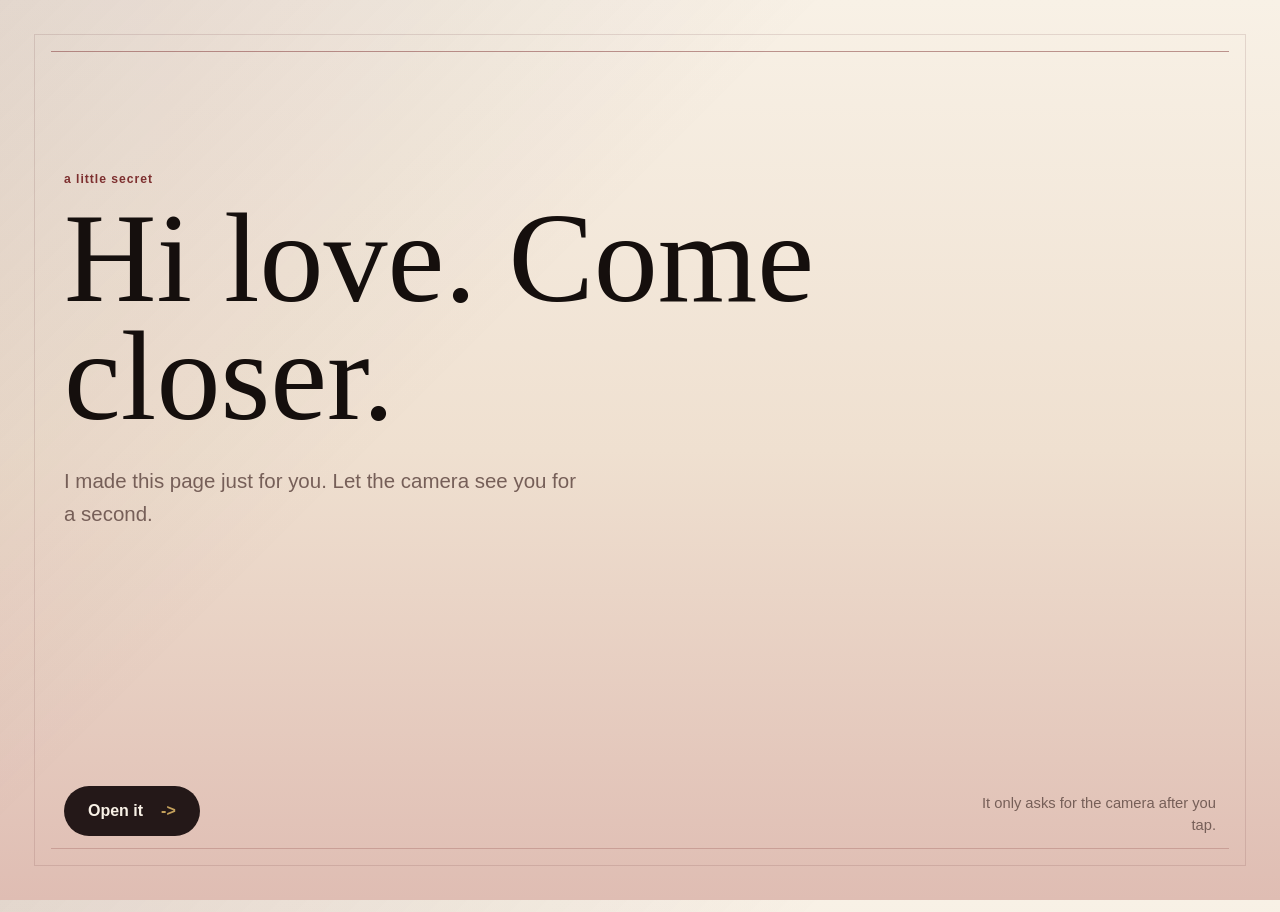
==== frontend/index.html @ 02ce2ca0 "Added: Frontend fully supporting camera and more" ====
<!doctype html>
<html lang="en">
  <head>
    <meta charset="utf-8">
    <meta name="viewport" content="width=device-width, initial-scale=1, viewport-fit=cover">
    <meta name="theme-color" content="#2a1715">
    <title>ForGF</title>
    <link rel="stylesheet" href="./styles.css">
  </head>
  <body>
    <main class="app" id="app">
      <section class="screen screen-intro is-active" id="intro-screen" aria-labelledby="intro-title">
        <div class="ambient-frame" aria-hidden="true"></div>
        <div class="intro-copy">
          <p class="eyebrow">a little secret</p>
          <h1 id="intro-title">Hi love. Come closer.</h1>
          <p class="lead">I made this page just for you. Let the camera see you for a second.</p>
        </div>
        <div class="intro-actions">
          <button class="primary-action" id="start-button" type="button">
            <span>Open it</span>
            <span class="action-mark" aria-hidden="true">-></span>
          </button>
          <p class="fine-print">It only asks for the camera after you tap.</p>
        </div>
      </section>

      <section class="screen screen-camera" id="camera-screen" aria-labelledby="camera-title">
        <div class="botanical-field" aria-hidden="true">
          <svg class="sprig sprig-left" viewBox="0 0 220 520" role="img">
            <path class="vine" d="M109 505 C76 431 151 382 113 310 C83 252 129 206 103 151 C82 105 110 64 137 24" />
            <path class="leaf leaf-a" d="M93 420 C38 390 30 334 91 338 C128 342 136 390 93 420Z" />
            <path class="leaf leaf-b" d="M124 360 C178 330 194 281 134 280 C97 280 84 330 124 360Z" />
            <path class="leaf leaf-c" d="M88 260 C32 231 34 175 92 184 C127 189 131 237 88 260Z" />
            <path class="leaf leaf-d" d="M123 196 C178 165 185 110 126 119 C91 125 82 173 123 196Z" />
            <path class="flower" d="M145 88 C124 76 124 48 148 54 C154 29 183 30 180 57 C206 51 218 77 194 92 C211 114 191 135 171 117 C152 139 127 122 144 99Z" />
          </svg>
          <svg class="sprig sprig-right" viewBox="0 0 240 540" role="img">
            <path class="vine" d="M120 520 C174 456 99 398 141 329 C178 270 129 221 158 163 C184 111 143 67 113 24" />
            <path class="leaf leaf-a" d="M139 430 C194 395 198 335 137 345 C99 351 95 402 139 430Z" />
            <path class="leaf leaf-b" d="M102 364 C45 337 28 279 91 283 C131 286 144 336 102 364Z" />
            <path class="leaf leaf-c" d="M154 262 C208 229 202 173 145 188 C111 197 112 244 154 262Z" />
            <path class="leaf leaf-d" d="M111 200 C55 170 51 111 111 124 C146 132 151 179 111 200Z" />
            <path class="flower" d="M86 90 C64 78 67 49 90 56 C99 30 127 35 120 62 C147 59 157 87 131 99 C145 123 120 140 103 118 C81 137 59 117 78 96Z" />
          </svg>
          <svg class="sprig sprig-bottom" viewBox="0 0 680 180" role="img">
            <path class="vine" d="M20 142 C132 72 232 177 343 96 C444 22 548 76 662 32" />
            <path class="leaf leaf-a" d="M139 104 C113 48 157 17 187 67 C205 101 170 134 139 104Z" />
            <path class="leaf leaf-b" d="M265 124 C245 63 296 40 318 96 C332 133 288 156 265 124Z" />
            <path class="leaf leaf-c" d="M422 77 C449 20 503 35 477 90 C460 126 414 115 422 77Z" />
            <path class="leaf leaf-d" d="M556 64 C589 12 637 38 603 88 C580 121 540 101 556 64Z" />
            <path class="flower" d="M344 80 C325 67 330 42 351 50 C361 27 384 35 375 58 C400 57 407 83 383 92 C396 114 372 128 357 108 C337 124 318 104 337 87Z" />
          </svg>
        </div>
        <div class="camera-stage" data-verification-state="idle">
          <video id="camera-video" class="camera-video" autoplay playsinline muted></video>
          <canvas id="capture-canvas" class="capture-canvas" aria-hidden="true"></canvas>

          <div class="camera-vignette" aria-hidden="true"></div>
          <div class="focus-frame" aria-hidden="true">
            <span class="corner corner-tl"></span>
            <span class="corner corner-tr"></span>
            <span class="corner corner-bl"></span>
            <span class="corner corner-br"></span>
          </div>

          <div class="camera-topline">
            <button class="ghost-action" id="stop-button" type="button">Close</button>
            <span class="status-chip" id="status-chip">Waiting</span>
          </div>

          <div class="camera-guidance">
            <p class="eyebrow" id="camera-kicker">just checking</p>
            <h2 id="camera-title">Stay in the little frame.</h2>
            <p id="status-message">Opening the camera.</p>
            <div class="stability" aria-label="Match stability">
              <span class="stability-dot" data-dot="1"></span>
              <span class="stability-dot" data-dot="2"></span>
              <span class="stability-dot" data-dot="3"></span>
            </div>
          </div>
        </div>
      </section>

      <section class="screen screen-blocked" id="blocked-screen" aria-labelledby="blocked-title">
        <div class="blocked-panel">
          <p class="eyebrow">not yet</p>
          <h2 id="blocked-title">I could not tell it was you.</h2>
          <p id="blocked-message">Try again with only your face in the frame and a bit more light.</p>
          <button class="secondary-action" id="retry-button" type="button">Try again</button>
        </div>
      </section>

      <section class="screen screen-wishes" id="wishes-screen" aria-labelledby="wishes-title">
        <div class="wishes-backdrop" aria-hidden="true"></div>
        <article class="wishes-letter">
          <p class="eyebrow">there you are</p>
          <h2 id="wishes-title">This part is yours.</h2>
          <p>
            I wanted this to feel like a small door that only opens for you.
          </p>
          <p>
            The real wishes can go here next: a letter, a few memories, or anything you want her to find.
          </p>
          <button class="secondary-action" id="again-button" type="button">Back to start</button>
        </article>
      </section>
    </main>

    <script src="./app.js" defer></script>
  </body>
</html>
---- frontend/styles.css ----
:root {
  color-scheme: light;
  --ivory: #f8f1e6;
  --linen: #efe0d0;
  --rose: #c98b83;
  --wine: #7d2f2f;
  --oxblood: #4a1719;
  --espresso: #241818;
  --ink: #150f0d;
  --muted: #765f58;
  --gold: #c5a15c;
  --moss: #5d795c;
  --danger: #a9443a;
  --glass: rgba(255, 249, 239, 0.68);
  --line: rgba(74, 23, 25, 0.18);
  --shadow: 0 28px 90px rgba(36, 24, 24, 0.22);
  --camera-radius: 30px;
  --serif: Georgia, "Times New Roman", serif;
  --sans: "Trebuchet MS", "Avenir Next", Verdana, sans-serif;
}

* {
  box-sizing: border-box;
}

html,
body {
  min-height: 100%;
}

body {
  margin: 0;
  overflow: hidden;
  font-family: var(--sans);
  background:
    linear-gradient(135deg, rgba(74, 23, 25, 0.12), transparent 38%),
    linear-gradient(180deg, var(--ivory) 0%, var(--linen) 50%, #dfbdb3 100%);
  color: var(--ink);
}

button {
  font: inherit;
}

.app {
  min-height: 100svh;
  position: relative;
  isolation: isolate;
}

.screen {
  position: absolute;
  inset: 0;
  display: grid;
  opacity: 0;
  pointer-events: none;
  transform: translateY(12px);
  transition: opacity 420ms ease, transform 420ms ease;
}

.screen.is-active {
  opacity: 1;
  pointer-events: auto;
  transform: translateY(0);
}

.screen-intro {
  align-content: space-between;
  padding: clamp(28px, 5vw, 64px);
}

.ambient-frame {
  position: absolute;
  inset: clamp(16px, 3vw, 34px);
  border: 1px solid rgba(74, 23, 25, 0.12);
  pointer-events: none;
}

.ambient-frame::before,
.ambient-frame::after {
  content: "";
  position: absolute;
  inset: 16px;
  border-top: 1px solid rgba(125, 47, 47, 0.28);
  border-bottom: 1px solid rgba(125, 47, 47, 0.12);
}

.intro-copy {
  max-width: 760px;
  padding-top: clamp(52px, 12vh, 120px);
}

.eyebrow {
  margin: 0 0 14px;
  color: var(--wine);
  font-size: 0.76rem;
  font-weight: 700;
  letter-spacing: 0.08em;
  text-transform: lowercase;
}

h1,
h2 {
  margin: 0;
  font-family: var(--serif);
  font-weight: 500;
  letter-spacing: 0;
}

h1 {
  max-width: 820px;
  font-size: clamp(3.2rem, 11vw, 8rem);
  line-height: 0.92;
}

.lead {
  max-width: 520px;
  margin: 28px 0 0;
  color: var(--muted);
  font-size: clamp(1rem, 2.5vw, 1.28rem);
  line-height: 1.65;
}

.intro-actions {
  display: flex;
  align-items: end;
  justify-content: space-between;
  gap: 24px;
  z-index: 1;
}

.primary-action,
.secondary-action,
.ghost-action {
  border: 0;
  cursor: pointer;
  min-height: 48px;
  transition: transform 160ms ease, background-color 160ms ease, color 160ms ease, border-color 160ms ease;
}

.primary-action {
  display: inline-flex;
  align-items: center;
  gap: 18px;
  padding: 16px 24px;
  background: var(--espresso);
  color: var(--ivory);
  font-weight: 800;
  letter-spacing: 0;
  border-radius: 999px;
}

.primary-action:hover,
.secondary-action:hover,
.ghost-action:hover {
  transform: translateY(-2px);
}

.action-mark {
  color: var(--gold);
  font-weight: 900;
}

.secondary-action {
  padding: 14px 20px;
  background: var(--oxblood);
  color: var(--ivory);
  font-size: 0.78rem;
  font-weight: 800;
  letter-spacing: 0;
  border-radius: 999px;
}

.ghost-action {
  padding: 10px 14px;
  border: 1px solid rgba(248, 241, 230, 0.34);
  background: rgba(21, 15, 13, 0.34);
  color: var(--ivory);
  backdrop-filter: blur(16px);
  border-radius: 999px;
}

.fine-print {
  max-width: 260px;
  margin: 0;
  color: var(--muted);
  font-size: 0.92rem;
  line-height: 1.5;
  text-align: right;
}

.screen-camera {
  place-items: center;
  overflow: hidden;
  padding: 18px;
  background:
    linear-gradient(140deg, rgba(93, 121, 92, 0.2), transparent 32%),
    linear-gradient(220deg, rgba(201, 139, 131, 0.26), transparent 40%),
    linear-gradient(180deg, var(--ivory) 0%, var(--linen) 48%, #d9b7ae 100%);
}

.botanical-field {
  position: absolute;
  inset: 0;
  overflow: hidden;
  pointer-events: none;
}

.sprig {
  position: absolute;
  opacity: 0.76;
  filter: drop-shadow(0 18px 34px rgba(36, 24, 24, 0.12));
}

.sprig-left {
  left: -76px;
  bottom: -18px;
  width: 190px;
}

.sprig-right {
  right: -86px;
  top: 4px;
  width: 210px;
}

.sprig-bottom {
  left: 50%;
  bottom: -42px;
  width: 650px;
  transform: translateX(-50%);
  opacity: 0.46;
}

.vine {
  fill: none;
  stroke: rgba(93, 121, 92, 0.7);
  stroke-width: 7;
  stroke-linecap: round;
}

.leaf {
  fill: rgba(93, 121, 92, 0.58);
  stroke: rgba(36, 24, 24, 0.08);
  stroke-width: 2;
}

.leaf-b,
.leaf-d {
  fill: rgba(76, 104, 76, 0.52);
}

.flower {
  fill: rgba(201, 139, 131, 0.58);
  stroke: rgba(125, 47, 47, 0.18);
  stroke-width: 2;
}

.camera-stage {
  position: relative;
  width: min(92vw, 430px);
  height: min(70svh, 560px);
  min-height: 430px;
  overflow: hidden;
  background: #0d0908;
  border: 1px solid rgba(74, 23, 25, 0.2);
  border-radius: var(--camera-radius);
  box-shadow:
    0 24px 70px rgba(36, 24, 24, 0.26),
    0 0 0 8px rgba(248, 241, 230, 0.24);
  z-index: 1;
}

.camera-video,
.capture-canvas {
  position: absolute;
  inset: 0;
  width: 100%;
  height: 100%;
}

.camera-video {
  object-fit: cover;
  transform: scaleX(-1);
  border-radius: var(--camera-radius);
}

.capture-canvas {
  display: none;
}

.camera-vignette {
  position: absolute;
  inset: 0;
  background:
    linear-gradient(180deg, rgba(13, 9, 8, 0.42), transparent 28%, transparent 58%, rgba(13, 9, 8, 0.82)),
    radial-gradient(ellipse at center, transparent 42%, rgba(13, 9, 8, 0.5) 100%);
  pointer-events: none;
}

.focus-frame {
  position: absolute;
  left: 50%;
  top: 41%;
  width: min(66%, 310px);
  aspect-ratio: 0.78;
  transform: translate(-50%, -50%);
  pointer-events: none;
}

.corner {
  position: absolute;
  width: 48px;
  height: 48px;
  border-color: rgba(248, 241, 230, 0.86);
  transition: border-color 220ms ease, filter 220ms ease, transform 220ms ease;
}

.corner-tl {
  top: 0;
  left: 0;
  border-top: 3px solid;
  border-left: 3px solid;
}

.corner-tr {
  top: 0;
  right: 0;
  border-top: 3px solid;
  border-right: 3px solid;
}

.corner-bl {
  bottom: 0;
  left: 0;
  border-bottom: 3px solid;
  border-left: 3px solid;
}

.corner-br {
  right: 0;
  bottom: 0;
  border-right: 3px solid;
  border-bottom: 3px solid;
}

.camera-stage[data-verification-state="match"] .corner {
  border-color: rgba(197, 161, 92, 0.95);
  filter: drop-shadow(0 0 18px rgba(197, 161, 92, 0.5));
  transform: scale(1.04);
}

.camera-stage[data-verification-state="unknown"] .corner,
.camera-stage[data-verification-state="multiple_faces"] .corner {
  border-color: rgba(201, 139, 131, 0.96);
}

.camera-stage[data-verification-state="no_face"] .corner {
  border-color: rgba(239, 224, 208, 0.62);
}

.camera-topline {
  position: absolute;
  top: 18px;
  left: 18px;
  right: 18px;
  display: flex;
  justify-content: space-between;
  gap: 16px;
  z-index: 2;
}

.status-chip {
  display: inline-flex;
  align-items: center;
  min-height: 42px;
  padding: 10px 14px;
  border: 1px solid rgba(248, 241, 230, 0.28);
  background: rgba(21, 15, 13, 0.38);
  color: var(--ivory);
  backdrop-filter: blur(16px);
  font-size: 0.72rem;
  font-weight: 800;
  letter-spacing: 0.04em;
  text-transform: lowercase;
  border-radius: 999px;
}

.camera-guidance {
  position: absolute;
  left: 22px;
  right: 22px;
  bottom: 22px;
  z-index: 2;
  max-width: 660px;
  color: var(--ivory);
}

.camera-guidance h2 {
  font-size: 2.1rem;
  line-height: 0.98;
  text-shadow: 0 18px 48px rgba(0, 0, 0, 0.4);
}

.camera-guidance p:not(.eyebrow) {
  max-width: 520px;
  min-height: 26px;
  margin: 14px 0 0;
  color: rgba(248, 241, 230, 0.78);
  line-height: 1.55;
}

.stability {
  display: flex;
  gap: 10px;
  margin-top: 20px;
}

.stability-dot {
  width: 46px;
  height: 4px;
  background: rgba(248, 241, 230, 0.24);
  transition: background-color 180ms ease, transform 180ms ease;
}

.stability-dot.is-filled {
  background: var(--gold);
  transform: scaleY(1.4);
}

.screen-blocked,
.screen-wishes {
  place-items: center;
  padding: 24px;
}

.screen-blocked {
  background:
    linear-gradient(145deg, rgba(74, 23, 25, 0.16), transparent 48%),
    linear-gradient(180deg, var(--ivory), #e5c7c0);
}

.blocked-panel {
  width: min(100%, 620px);
  border-left: 1px solid var(--line);
  padding: clamp(28px, 6vw, 54px);
  background: rgba(255, 249, 239, 0.5);
  box-shadow: var(--shadow);
  border-radius: 18px;
}

.blocked-panel h2,
.wishes-letter h2 {
  font-size: clamp(2.4rem, 8vw, 5.6rem);
  line-height: 0.98;
}

.blocked-panel p:not(.eyebrow),
.wishes-letter p:not(.eyebrow) {
  color: var(--muted);
  font-size: clamp(1rem, 2vw, 1.18rem);
  line-height: 1.72;
}

.blocked-panel .secondary-action,
.wishes-letter .secondary-action {
  margin-top: 18px;
}

.screen-wishes {
  overflow: hidden;
  background:
    linear-gradient(120deg, rgba(21, 15, 13, 0.9), rgba(74, 23, 25, 0.78)),
    linear-gradient(180deg, #271615, #100b0a);
  color: var(--ivory);
}

.wishes-backdrop {
  position: absolute;
  inset: 22px;
  border: 1px solid rgba(248, 241, 230, 0.16);
}

.wishes-backdrop::before {
  content: "";
  position: absolute;
  inset: 16px;
  border: 1px solid rgba(197, 161, 92, 0.24);
}

.wishes-letter {
  width: min(100%, 760px);
  z-index: 1;
}

.wishes-letter .eyebrow {
  color: var(--gold);
}

.wishes-letter p:not(.eyebrow) {
  max-width: 620px;
  color: rgba(248, 241, 230, 0.76);
}

.wishes-letter .secondary-action {
  border: 1px solid rgba(248, 241, 230, 0.22);
  background: rgba(248, 241, 230, 0.08);
  color: var(--ivory);
}

/* iPad portrait and landscape */
@media (min-width: 641px) and (max-width: 1024px) {
  :root {
    --camera-radius: 36px;
  }

  .screen-camera {
    padding: 42px;
  }

  .camera-stage {
    width: min(68vw, 640px);
    height: min(70svh, 760px);
    min-height: 580px;
    box-shadow:
      0 30px 86px rgba(36, 24, 24, 0.26),
      0 0 0 12px rgba(248, 241, 230, 0.25);
  }

  .camera-guidance {
    left: 34px;
    bottom: 34px;
  }

  .camera-guidance h2 {
    font-size: 3.35rem;
  }

  .focus-frame {
    top: 42%;
    width: min(58%, 390px);
    aspect-ratio: 0.82;
  }

  .corner {
    width: 64px;
    height: 64px;
  }

  .sprig-left {
    left: -28px;
    bottom: -28px;
    width: 250px;
  }

  .sprig-right {
    right: -42px;
    top: -22px;
    width: 280px;
  }

  .sprig-bottom {
    bottom: -54px;
    width: 820px;
    opacity: 0.5;
  }
}

/* Desktop */
@media (min-width: 1025px) {
  :root {
    --camera-radius: 38px;
  }

  .screen-camera {
    padding: 52px;
  }

  .camera-stage {
    width: min(44vw, 720px);
    height: min(72svh, 640px);
    min-height: 560px;
    box-shadow:
      0 34px 96px rgba(36, 24, 24, 0.28),
      0 0 0 14px rgba(248, 241, 230, 0.26);
  }

  .camera-guidance {
    left: 38px;
    right: 38px;
    bottom: 36px;
  }

  .camera-guidance h2 {
    font-size: 4rem;
  }

  .focus-frame {
    top: 42%;
    width: min(54%, 420px);
    aspect-ratio: 0.82;
  }

  .corner {
    width: 72px;
    height: 72px;
  }

  .sprig-left {
    left: clamp(-20px, 2vw, 46px);
    bottom: -30px;
    width: min(25vw, 310px);
  }

  .sprig-right {
    right: clamp(-18px, 2vw, 50px);
    top: -24px;
    width: min(26vw, 330px);
  }

  .sprig-bottom {
    bottom: -56px;
    width: min(74vw, 980px);
    opacity: 0.5;
  }
}

/* iPhone 13 and similar phones */
@media (max-width: 640px) {
  :root {
    --camera-radius: 28px;
  }

  .screen-intro {
    padding: 24px;
  }

  .intro-actions {
    align-items: stretch;
    flex-direction: column;
  }

  .primary-action {
    justify-content: space-between;
    width: 100%;
  }

  .fine-print {
    text-align: left;
  }

  .blocked-panel {
    border-left: 0;
    border-top: 1px solid var(--line);
  }

  .screen-camera {
    padding: max(18px, env(safe-area-inset-top)) 18px max(18px, env(safe-area-inset-bottom));
  }

  .camera-stage {
    width: min(92vw, 430px);
    height: min(68svh, 560px);
    min-height: 430px;
    box-shadow:
      0 24px 70px rgba(36, 24, 24, 0.26),
      0 0 0 8px rgba(248, 241, 230, 0.24);
  }

  .sprig-left {
    left: -72px;
    bottom: -16px;
    width: 190px;
  }

  .sprig-right {
    right: -80px;
    top: 14px;
    width: 210px;
  }

  .sprig-bottom {
    width: 640px;
    bottom: -42px;
  }
}

@media (min-width: 390px) and (max-width: 430px) and (max-height: 932px) {
  .camera-stage {
    width: 354px;
    height: 574px;
    min-height: 574px;
  }

  .focus-frame {
    top: 40%;
    width: 232px;
  }

  .sprig-left {
    left: -82px;
    width: 202px;
  }

  .sprig-right {
    right: -92px;
    width: 220px;
  }

  .sprig-bottom {
    bottom: -48px;
    width: 680px;
  }
}

@media (prefers-reduced-motion: reduce) {
  *,
  *::before,
  *::after {
    scroll-behavior: auto !important;
    transition-duration: 1ms !important;
    animation-duration: 1ms !important;
  }
}
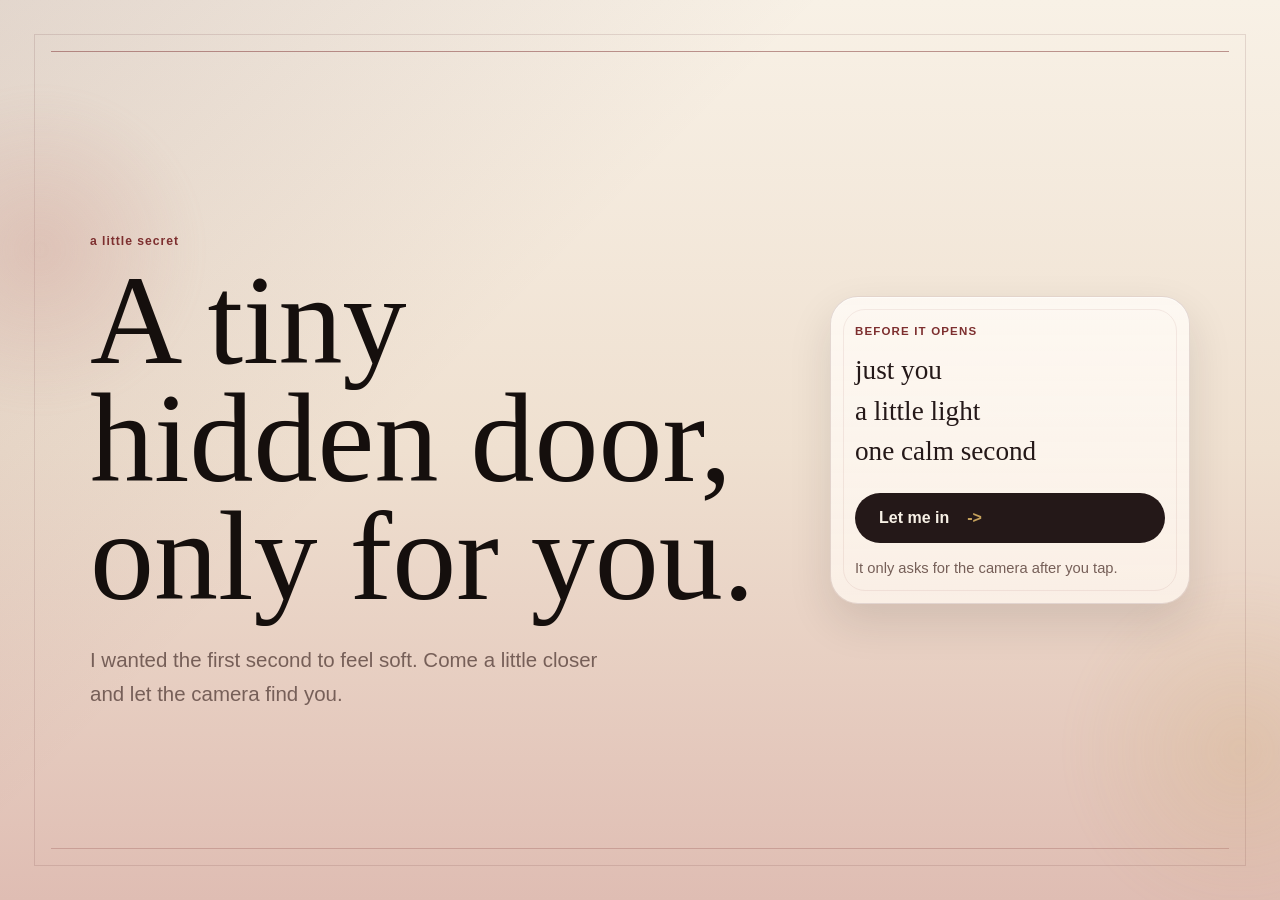
==== commit 06bedc91: "Added frontend sync with the backend and confirmation of a face recognition" ====
--- a/frontend/index.html
+++ b/frontend/index.html
@@ -5,108 +5,37 @@
     <meta name="viewport" content="width=device-width, initial-scale=1, viewport-fit=cover">
     <meta name="theme-color" content="#2a1715">
     <title>ForGF</title>
-    <link rel="stylesheet" href="./styles.css">
+    <link rel="stylesheet" href="./styles.css?v=6">
   </head>
   <body>
     <main class="app" id="app">
       <section class="screen screen-intro is-active" id="intro-screen" aria-labelledby="intro-title">
         <div class="ambient-frame" aria-hidden="true"></div>
-        <div class="intro-copy">
-          <p class="eyebrow">a little secret</p>
-          <h1 id="intro-title">Hi love. Come closer.</h1>
-          <p class="lead">I made this page just for you. Let the camera see you for a second.</p>
+        <div class="intro-halo intro-halo-left" aria-hidden="true"></div>
+        <div class="intro-halo intro-halo-right" aria-hidden="true"></div>
+        <div class="intro-stage">
+          <div class="intro-copy">
+            <p class="eyebrow">a little secret</p>
+            <h1 id="intro-title">A tiny hidden door, only for you.</h1>
+            <p class="lead">I wanted the first second to feel soft. Come a little closer and let the camera find you.</p>
+          </div>
+          <article class="intro-note">
+            <p class="note-kicker">before it opens</p>
+            <p class="note-line">just you</p>
+            <p class="note-line">a little light</p>
+            <p class="note-line">one calm second</p>
+            <div class="intro-actions">
+              <button class="primary-action" id="start-button" type="button">
+                <span>Let me in</span>
+                <span class="action-mark" aria-hidden="true">-></span>
+              </button>
+              <p class="fine-print">It only asks for the camera after you tap.</p>
+            </div>
+          </article>
         </div>
-        <div class="intro-actions">
-          <button class="primary-action" id="start-button" type="button">
-            <span>Open it</span>
-            <span class="action-mark" aria-hidden="true">-></span>
-          </button>
-          <p class="fine-print">It only asks for the camera after you tap.</p>
-        </div>
-      </section>
-
-      <section class="screen screen-camera" id="camera-screen" aria-labelledby="camera-title">
-        <div class="botanical-field" aria-hidden="true">
-          <svg class="sprig sprig-left" viewBox="0 0 220 520" role="img">
-            <path class="vine" d="M109 505 C76 431 151 382 113 310 C83 252 129 206 103 151 C82 105 110 64 137 24" />
-            <path class="leaf leaf-a" d="M93 420 C38 390 30 334 91 338 C128 342 136 390 93 420Z" />
-            <path class="leaf leaf-b" d="M124 360 C178 330 194 281 134 280 C97 280 84 330 124 360Z" />
-            <path class="leaf leaf-c" d="M88 260 C32 231 34 175 92 184 C127 189 131 237 88 260Z" />
-            <path class="leaf leaf-d" d="M123 196 C178 165 185 110 126 119 C91 125 82 173 123 196Z" />
-            <path class="flower" d="M145 88 C124 76 124 48 148 54 C154 29 183 30 180 57 C206 51 218 77 194 92 C211 114 191 135 171 117 C152 139 127 122 144 99Z" />
-          </svg>
-          <svg class="sprig sprig-right" viewBox="0 0 240 540" role="img">
-            <path class="vine" d="M120 520 C174 456 99 398 141 329 C178 270 129 221 158 163 C184 111 143 67 113 24" />
-            <path class="leaf leaf-a" d="M139 430 C194 395 198 335 137 345 C99 351 95 402 139 430Z" />
-            <path class="leaf leaf-b" d="M102 364 C45 337 28 279 91 283 C131 286 144 336 102 364Z" />
-            <path class="leaf leaf-c" d="M154 262 C208 229 202 173 145 188 C111 197 112 244 154 262Z" />
-            <path class="leaf leaf-d" d="M111 200 C55 170 51 111 111 124 C146 132 151 179 111 200Z" />
-            <path class="flower" d="M86 90 C64 78 67 49 90 56 C99 30 127 35 120 62 C147 59 157 87 131 99 C145 123 120 140 103 118 C81 137 59 117 78 96Z" />
-          </svg>
-          <svg class="sprig sprig-bottom" viewBox="0 0 680 180" role="img">
-            <path class="vine" d="M20 142 C132 72 232 177 343 96 C444 22 548 76 662 32" />
-            <path class="leaf leaf-a" d="M139 104 C113 48 157 17 187 67 C205 101 170 134 139 104Z" />
-            <path class="leaf leaf-b" d="M265 124 C245 63 296 40 318 96 C332 133 288 156 265 124Z" />
-            <path class="leaf leaf-c" d="M422 77 C449 20 503 35 477 90 C460 126 414 115 422 77Z" />
-            <path class="leaf leaf-d" d="M556 64 C589 12 637 38 603 88 C580 121 540 101 556 64Z" />
-            <path class="flower" d="M344 80 C325 67 330 42 351 50 C361 27 384 35 375 58 C400 57 407 83 383 92 C396 114 372 128 357 108 C337 124 318 104 337 87Z" />
-          </svg>
-        </div>
-        <div class="camera-stage" data-verification-state="idle">
-          <video id="camera-video" class="camera-video" autoplay playsinline muted></video>
-          <canvas id="capture-canvas" class="capture-canvas" aria-hidden="true"></canvas>
-
-          <div class="camera-vignette" aria-hidden="true"></div>
-          <div class="focus-frame" aria-hidden="true">
-            <span class="corner corner-tl"></span>
-            <span class="corner corner-tr"></span>
-            <span class="corner corner-bl"></span>
-            <span class="corner corner-br"></span>
-          </div>
-
-          <div class="camera-topline">
-            <button class="ghost-action" id="stop-button" type="button">Close</button>
-            <span class="status-chip" id="status-chip">Waiting</span>
-          </div>
-
-          <div class="camera-guidance">
-            <p class="eyebrow" id="camera-kicker">just checking</p>
-            <h2 id="camera-title">Stay in the little frame.</h2>
-            <p id="status-message">Opening the camera.</p>
-            <div class="stability" aria-label="Match stability">
-              <span class="stability-dot" data-dot="1"></span>
-              <span class="stability-dot" data-dot="2"></span>
-              <span class="stability-dot" data-dot="3"></span>
-            </div>
-          </div>
-        </div>
-      </section>
-
-      <section class="screen screen-blocked" id="blocked-screen" aria-labelledby="blocked-title">
-        <div class="blocked-panel">
-          <p class="eyebrow">not yet</p>
-          <h2 id="blocked-title">I could not tell it was you.</h2>
-          <p id="blocked-message">Try again with only your face in the frame and a bit more light.</p>
-          <button class="secondary-action" id="retry-button" type="button">Try again</button>
-        </div>
-      </section>
-
-      <section class="screen screen-wishes" id="wishes-screen" aria-labelledby="wishes-title">
-        <div class="wishes-backdrop" aria-hidden="true"></div>
-        <article class="wishes-letter">
-          <p class="eyebrow">there you are</p>
-          <h2 id="wishes-title">This part is yours.</h2>
-          <p>
-            I wanted this to feel like a small door that only opens for you.
-          </p>
-          <p>
-            The real wishes can go here next: a letter, a few memories, or anything you want her to find.
-          </p>
-          <button class="secondary-action" id="again-button" type="button">Back to start</button>
-        </article>
       </section>
     </main>
 
-    <script src="./app.js" defer></script>
+    <script src="./app.js?v=6" defer></script>
   </body>
 </html>
--- a/frontend/styles.css
+++ b/frontend/styles.css
@@ -38,6 +38,10 @@
   color: var(--ink);
 }
 
+body.camera-page {
+  overflow: auto;
+}
+
 button {
   font: inherit;
 }
@@ -46,6 +50,41 @@
   min-height: 100svh;
   position: relative;
   isolation: isolate;
+}
+
+.status-dock {
+  position: fixed;
+  left: 18px;
+  right: 18px;
+  bottom: 18px;
+  z-index: 4;
+  width: min(100%, 520px);
+  padding: 14px 16px;
+  border: 1px solid rgba(74, 23, 25, 0.12);
+  border-radius: 20px;
+  background: rgba(255, 249, 239, 0.82);
+  backdrop-filter: blur(14px);
+  box-shadow: 0 18px 44px rgba(36, 24, 24, 0.12);
+}
+
+.status-dock-kicker,
+.status-dock-text {
+  margin: 0;
+}
+
+.status-dock-kicker {
+  color: var(--wine);
+  font-size: 0.74rem;
+  font-weight: 800;
+  letter-spacing: 0.1em;
+  text-transform: uppercase;
+}
+
+.status-dock-text {
+  margin-top: 8px;
+  color: var(--muted);
+  font-size: 0.95rem;
+  line-height: 1.55;
 }
 
 .screen {
@@ -65,8 +104,9 @@
 }
 
 .screen-intro {
-  align-content: space-between;
+  place-items: center;
   padding: clamp(28px, 5vw, 64px);
+  overflow: hidden;
 }
 
 .ambient-frame {
@@ -85,9 +125,42 @@
   border-bottom: 1px solid rgba(125, 47, 47, 0.12);
 }
 
+.intro-halo {
+  position: absolute;
+  border-radius: 50%;
+  filter: blur(10px);
+  pointer-events: none;
+}
+
+.intro-halo-left {
+  left: -120px;
+  top: 10%;
+  width: 320px;
+  height: 320px;
+  background: radial-gradient(circle, rgba(201, 139, 131, 0.28), transparent 70%);
+}
+
+.intro-halo-right {
+  right: -140px;
+  bottom: -30px;
+  width: 360px;
+  height: 360px;
+  background: radial-gradient(circle, rgba(197, 161, 92, 0.18), transparent 68%);
+}
+
+.intro-stage {
+  position: relative;
+  z-index: 1;
+  width: min(1100px, 100%);
+  display: grid;
+  grid-template-columns: minmax(0, 1.15fr) minmax(280px, 360px);
+  gap: clamp(24px, 5vw, 64px);
+  align-items: end;
+}
+
 .intro-copy {
   max-width: 760px;
-  padding-top: clamp(52px, 12vh, 120px);
+  padding-top: clamp(12px, 5vh, 56px);
 }
 
 .eyebrow {
@@ -121,12 +194,57 @@
   line-height: 1.65;
 }
 
+.intro-note {
+  position: relative;
+  align-self: center;
+  padding: 28px 24px 24px;
+  border: 1px solid rgba(74, 23, 25, 0.14);
+  border-radius: 28px;
+  background:
+    linear-gradient(180deg, rgba(255, 251, 246, 0.84), rgba(255, 247, 239, 0.76));
+  box-shadow:
+    0 18px 44px rgba(36, 24, 24, 0.12),
+    inset 0 1px 0 rgba(255, 255, 255, 0.52);
+}
+
+.intro-note::before {
+  content: "";
+  position: absolute;
+  inset: 12px;
+  border-radius: 22px;
+  border: 1px solid rgba(125, 47, 47, 0.08);
+}
+
+.note-kicker {
+  position: relative;
+  margin: 0 0 18px;
+  color: var(--wine);
+  font-size: 0.72rem;
+  font-weight: 700;
+  letter-spacing: 0.1em;
+  text-transform: uppercase;
+}
+
+.note-line {
+  position: relative;
+  margin: 0;
+  font-family: var(--serif);
+  font-size: clamp(1.3rem, 2.8vw, 1.7rem);
+  line-height: 1.12;
+  color: var(--espresso);
+}
+
+.note-line + .note-line {
+  margin-top: 10px;
+}
+
 .intro-actions {
+  position: relative;
   display: flex;
-  align-items: end;
-  justify-content: space-between;
-  gap: 24px;
-  z-index: 1;
+  margin-top: 26px;
+  align-items: stretch;
+  flex-direction: column;
+  gap: 14px;
 }
 
 .primary-action,
@@ -181,22 +299,40 @@
 }
 
 .fine-print {
-  max-width: 260px;
+  max-width: 280px;
   margin: 0;
   color: var(--muted);
   font-size: 0.92rem;
   line-height: 1.5;
-  text-align: right;
+  text-align: left;
 }
 
 .screen-camera {
   place-items: center;
   overflow: hidden;
-  padding: 18px;
+  padding: 92px 18px 28px;
   background:
     linear-gradient(140deg, rgba(93, 121, 92, 0.2), transparent 32%),
     linear-gradient(220deg, rgba(201, 139, 131, 0.26), transparent 40%),
     linear-gradient(180deg, var(--ivory) 0%, var(--linen) 48%, #d9b7ae 100%);
+}
+
+.camera-page .screen-camera {
+  position: relative;
+  min-height: 100svh;
+}
+
+.camera-app .status-dock {
+  top: 18px;
+  bottom: auto;
+}
+
+.camera-shell {
+  position: relative;
+  z-index: 1;
+  display: grid;
+  justify-items: center;
+  gap: 14px;
 }
 
 .botanical-field {
@@ -259,8 +395,8 @@
 .camera-stage {
   position: relative;
   width: min(92vw, 430px);
-  height: min(70svh, 560px);
-  min-height: 430px;
+  height: min(64svh, 540px);
+  min-height: 390px;
   overflow: hidden;
   background: #0d0908;
   border: 1px solid rgba(74, 23, 25, 0.2);
@@ -289,6 +425,45 @@
   display: none;
 }
 
+.face-hint-box {
+  position: absolute;
+  border: 2px solid rgba(248, 241, 230, 0.78);
+  border-radius: 26px;
+  box-shadow: 0 0 0 1px rgba(21, 15, 13, 0.18);
+  background: rgba(248, 241, 230, 0.05);
+  pointer-events: none;
+  z-index: 1;
+  transition:
+    opacity 180ms ease,
+    transform 220ms ease,
+    border-color 220ms ease,
+    box-shadow 220ms ease,
+    background-color 220ms ease;
+}
+
+.face-hint-box.is-hidden {
+  opacity: 0;
+}
+
+.camera-stage[data-face-guide="aligned"] .face-hint-box {
+  border-color: rgba(197, 161, 92, 0.96);
+  background: rgba(197, 161, 92, 0.09);
+  box-shadow: 0 0 22px rgba(197, 161, 92, 0.18);
+}
+
+.camera-stage[data-face-guide="off_center"] .face-hint-box,
+.camera-stage[data-face-guide="too_far"] .face-hint-box,
+.camera-stage[data-face-guide="too_close"] .face-hint-box {
+  border-color: rgba(248, 241, 230, 0.88);
+  background: rgba(248, 241, 230, 0.06);
+}
+
+.camera-stage[data-face-guide="mismatch"] .face-hint-box,
+.camera-stage[data-face-guide="multiple"] .face-hint-box {
+  border-color: rgba(201, 139, 131, 0.96);
+  background: rgba(201, 139, 131, 0.08);
+}
+
 .camera-vignette {
   position: absolute;
   inset: 0;
@@ -296,6 +471,18 @@
     linear-gradient(180deg, rgba(13, 9, 8, 0.42), transparent 28%, transparent 58%, rgba(13, 9, 8, 0.82)),
     radial-gradient(ellipse at center, transparent 42%, rgba(13, 9, 8, 0.5) 100%);
   pointer-events: none;
+}
+
+.success-wash {
+  position: absolute;
+  inset: 0;
+  opacity: 0;
+  background:
+    radial-gradient(circle at 50% 36%, rgba(197, 161, 92, 0.34), transparent 34%),
+    linear-gradient(180deg, rgba(197, 161, 92, 0.12), rgba(248, 241, 230, 0.04));
+  pointer-events: none;
+  z-index: 1;
+  transition: opacity 260ms ease;
 }
 
 .focus-frame {
@@ -348,6 +535,16 @@
   border-color: rgba(197, 161, 92, 0.95);
   filter: drop-shadow(0 0 18px rgba(197, 161, 92, 0.5));
   transform: scale(1.04);
+}
+
+.camera-stage[data-verification-state="revealed"] .corner {
+  border-color: rgba(197, 161, 92, 0.98);
+  filter: drop-shadow(0 0 28px rgba(197, 161, 92, 0.58));
+  transform: scale(1.06);
+}
+
+.camera-stage[data-verification-state="revealed"] .success-wash {
+  opacity: 1;
 }
 
 .camera-stage[data-verification-state="unknown"] .corner,
@@ -428,6 +625,27 @@
   transform: scaleY(1.4);
 }
 
+.camera-continue-action {
+  position: sticky;
+  bottom: 16px;
+  z-index: 3;
+  width: min(92vw, 430px);
+  justify-content: center;
+  box-shadow: 0 16px 40px rgba(36, 24, 24, 0.16);
+}
+
+.camera-continue-action:disabled {
+  cursor: not-allowed;
+  opacity: 0.52;
+  transform: none;
+  background: rgba(36, 24, 24, 0.18);
+  color: rgba(36, 24, 24, 0.68);
+}
+
+.camera-continue-action:disabled .action-mark {
+  color: rgba(125, 47, 47, 0.36);
+}
+
 .screen-blocked,
 .screen-wishes {
   place-items: center;
@@ -470,6 +688,7 @@
 .screen-wishes {
   overflow: hidden;
   background:
+    radial-gradient(circle at 50% 18%, rgba(211, 173, 116, 0.18), transparent 24%),
     linear-gradient(120deg, rgba(21, 15, 13, 0.9), rgba(74, 23, 25, 0.78)),
     linear-gradient(180deg, #271615, #100b0a);
   color: var(--ivory);
@@ -495,6 +714,27 @@
 
 .wishes-letter .eyebrow {
   color: var(--gold);
+}
+
+.success-mark {
+  display: inline-flex;
+  align-items: center;
+  gap: 8px;
+}
+
+.success-mark::before {
+  content: "";
+  width: 28px;
+  height: 1px;
+  background: rgba(197, 161, 92, 0.42);
+}
+
+.success-name {
+  margin-top: 18px;
+  font-family: var(--serif);
+  font-size: clamp(1.45rem, 3vw, 2rem);
+  line-height: 1.2;
+  color: rgba(248, 241, 230, 0.92);
 }
 
 .wishes-letter p:not(.eyebrow) {
@@ -515,16 +755,20 @@
   }
 
   .screen-camera {
-    padding: 42px;
+    padding: 108px 42px 38px;
   }
 
   .camera-stage {
     width: min(68vw, 640px);
-    height: min(70svh, 760px);
-    min-height: 580px;
+    height: min(64svh, 700px);
+    min-height: 520px;
     box-shadow:
       0 30px 86px rgba(36, 24, 24, 0.26),
       0 0 0 12px rgba(248, 241, 230, 0.25);
+  }
+
+  .camera-continue-action {
+    width: min(68vw, 640px);
   }
 
   .camera-guidance {
@@ -573,16 +817,20 @@
   }
 
   .screen-camera {
-    padding: 52px;
+    padding: 110px 52px 42px;
   }
 
   .camera-stage {
     width: min(44vw, 720px);
-    height: min(72svh, 640px);
-    min-height: 560px;
+    height: min(62svh, 620px);
+    min-height: 520px;
     box-shadow:
       0 34px 96px rgba(36, 24, 24, 0.28),
       0 0 0 14px rgba(248, 241, 230, 0.26);
+  }
+
+  .camera-continue-action {
+    width: min(44vw, 720px);
   }
 
   .camera-guidance {
@@ -635,9 +883,9 @@
     padding: 24px;
   }
 
-  .intro-actions {
-    align-items: stretch;
-    flex-direction: column;
+  .intro-stage {
+    grid-template-columns: 1fr;
+    align-items: start;
   }
 
   .primary-action {
@@ -655,13 +903,13 @@
   }
 
   .screen-camera {
-    padding: max(18px, env(safe-area-inset-top)) 18px max(18px, env(safe-area-inset-bottom));
+    padding: max(86px, env(safe-area-inset-top)) 18px max(24px, env(safe-area-inset-bottom));
   }
 
   .camera-stage {
     width: min(92vw, 430px);
-    height: min(68svh, 560px);
-    min-height: 430px;
+    height: min(60svh, 520px);
+    min-height: 380px;
     box-shadow:
       0 24px 70px rgba(36, 24, 24, 0.26),
       0 0 0 8px rgba(248, 241, 230, 0.24);
@@ -688,8 +936,12 @@
 @media (min-width: 390px) and (max-width: 430px) and (max-height: 932px) {
   .camera-stage {
     width: 354px;
-    height: 574px;
-    min-height: 574px;
+    height: 500px;
+    min-height: 500px;
+  }
+
+  .camera-continue-action {
+    width: 354px;
   }
 
   .focus-frame {
@@ -710,6 +962,17 @@
   .sprig-bottom {
     bottom: -48px;
     width: 680px;
+  }
+}
+
+@media (min-width: 641px) and (max-width: 900px) {
+  .intro-stage {
+    grid-template-columns: 1fr;
+    align-items: start;
+  }
+
+  .intro-note {
+    max-width: 420px;
   }
 }
 
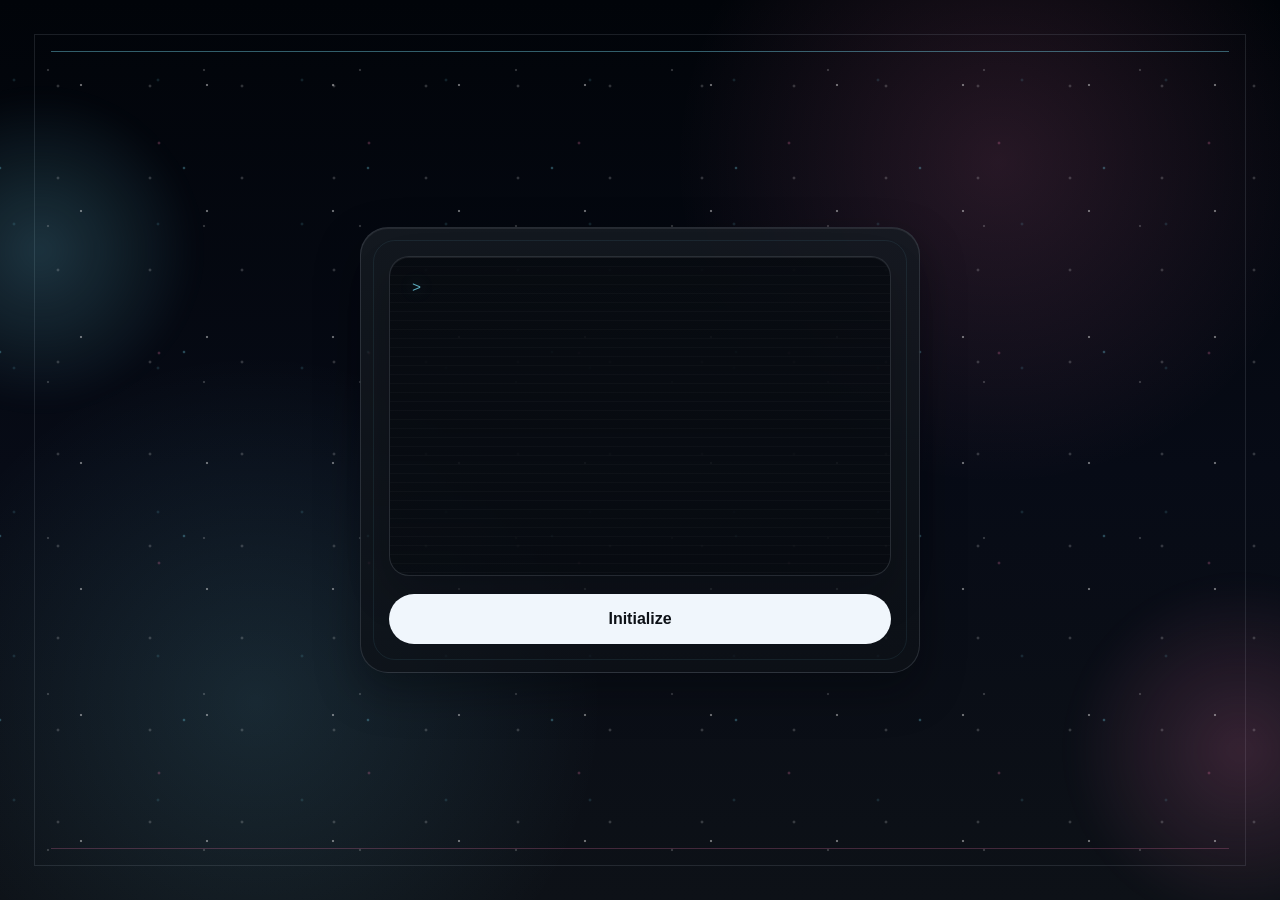
==== commit 04375322: "Added new stary scene and bg, fixed the login with face auth" ====
--- a/frontend/index.html
+++ b/frontend/index.html
@@ -3,39 +3,36 @@
   <head>
     <meta charset="utf-8">
     <meta name="viewport" content="width=device-width, initial-scale=1, viewport-fit=cover">
-    <meta name="theme-color" content="#2a1715">
+    <meta name="theme-color" content="#070b16">
     <title>ForGF</title>
-    <link rel="stylesheet" href="./styles.css?v=6">
+    <link rel="stylesheet" href="./styles.css?v=13">
   </head>
   <body>
     <main class="app" id="app">
-      <section class="screen screen-intro is-active" id="intro-screen" aria-labelledby="intro-title">
+      <section class="screen screen-intro is-active" id="intro-screen" aria-label="Initialization terminal">
         <div class="ambient-frame" aria-hidden="true"></div>
         <div class="intro-halo intro-halo-left" aria-hidden="true"></div>
         <div class="intro-halo intro-halo-right" aria-hidden="true"></div>
+        <div class="star-field intro-stars" aria-hidden="true">
+          <span class="star-layer star-layer-a"></span>
+          <span class="star-layer star-layer-b"></span>
+          <span class="falling-star falling-star-a"></span>
+          <span class="falling-star falling-star-b"></span>
+          <span class="falling-star falling-star-c"></span>
+        </div>
         <div class="intro-stage">
-          <div class="intro-copy">
-            <p class="eyebrow">a little secret</p>
-            <h1 id="intro-title">A tiny hidden door, only for you.</h1>
-            <p class="lead">I wanted the first second to feel soft. Come a little closer and let the camera find you.</p>
-          </div>
           <article class="intro-note">
-            <p class="note-kicker">before it opens</p>
-            <p class="note-line">just you</p>
-            <p class="note-line">a little light</p>
-            <p class="note-line">one calm second</p>
+            <div class="terminal-panel" id="terminal-panel" aria-live="polite"></div>
             <div class="intro-actions">
               <button class="primary-action" id="start-button" type="button">
-                <span>Let me in</span>
-                <span class="action-mark" aria-hidden="true">-></span>
+                Initialize
               </button>
-              <p class="fine-print">It only asks for the camera after you tap.</p>
             </div>
           </article>
         </div>
       </section>
     </main>
 
-    <script src="./app.js?v=6" defer></script>
+    <script src="./app.js?v=13" defer></script>
   </body>
 </html>
--- a/frontend/styles.css
+++ b/frontend/styles.css
@@ -1,19 +1,20 @@
 :root {
-  color-scheme: light;
-  --ivory: #f8f1e6;
-  --linen: #efe0d0;
-  --rose: #c98b83;
-  --wine: #7d2f2f;
-  --oxblood: #4a1719;
-  --espresso: #241818;
-  --ink: #150f0d;
-  --muted: #765f58;
-  --gold: #c5a15c;
-  --moss: #5d795c;
-  --danger: #a9443a;
-  --glass: rgba(255, 249, 239, 0.68);
-  --line: rgba(74, 23, 25, 0.18);
-  --shadow: 0 28px 90px rgba(36, 24, 24, 0.22);
+  color-scheme: dark;
+  --ivory: #f6f8fa;
+  --linen: #d0d7de;
+  --rose: #ff7eb6;
+  --wine: #ff7eb6;
+  --oxblood: #7c2d55;
+  --espresso: #0d1117;
+  --ink: #f0f6fc;
+  --muted: #8b949e;
+  --gold: #f2cc60;
+  --moss: #56d364;
+  --danger: #ff7b72;
+  --cyan: #7ee7ff;
+  --glass: rgba(22, 27, 34, 0.7);
+  --line: rgba(139, 148, 158, 0.24);
+  --shadow: 0 28px 90px rgba(1, 4, 9, 0.5);
   --camera-radius: 30px;
   --serif: Georgia, "Times New Roman", serif;
   --sans: "Trebuchet MS", "Avenir Next", Verdana, sans-serif;
@@ -33,8 +34,9 @@
   overflow: hidden;
   font-family: var(--sans);
   background:
-    linear-gradient(135deg, rgba(74, 23, 25, 0.12), transparent 38%),
-    linear-gradient(180deg, var(--ivory) 0%, var(--linen) 50%, #dfbdb3 100%);
+    radial-gradient(circle at 22% 82%, rgba(126, 231, 255, 0.12), transparent 30%),
+    radial-gradient(circle at 78% 18%, rgba(255, 126, 182, 0.12), transparent 28%),
+    linear-gradient(180deg, #010409 0%, #070b16 48%, #0d1117 100%);
   color: var(--ink);
 }
 
@@ -59,12 +61,51 @@
   bottom: 18px;
   z-index: 4;
   width: min(100%, 520px);
-  padding: 14px 16px;
-  border: 1px solid rgba(74, 23, 25, 0.12);
-  border-radius: 20px;
-  background: rgba(255, 249, 239, 0.82);
-  backdrop-filter: blur(14px);
-  box-shadow: 0 18px 44px rgba(36, 24, 24, 0.12);
+  padding: 13px 15px 16px;
+  border: 1px solid rgba(139, 148, 158, 0.22);
+  border-radius: 18px;
+  background: rgba(13, 17, 23, 0.78);
+  backdrop-filter: blur(18px);
+  box-shadow: 0 18px 44px rgba(1, 4, 9, 0.36);
+  opacity: 0;
+  pointer-events: none;
+  transform: translateY(-10px);
+  transition: opacity 240ms ease, transform 240ms ease;
+}
+
+.status-dock.is-visible {
+  opacity: 1;
+  transform: translateY(0);
+}
+
+.status-dock[data-tone="success"] {
+  border-color: rgba(86, 211, 100, 0.34);
+  background: rgba(13, 35, 22, 0.78);
+}
+
+.status-dock[data-tone="failure"] {
+  border-color: rgba(255, 123, 114, 0.34);
+  background: rgba(48, 16, 20, 0.8);
+}
+
+.status-dock-progress {
+  position: absolute;
+  left: 14px;
+  right: 14px;
+  bottom: 8px;
+  height: 2px;
+  border-radius: 999px;
+  background: rgba(126, 231, 255, 0.38);
+  transform-origin: left center;
+  animation: toast-progress 3000ms linear forwards;
+}
+
+.status-dock[data-tone="success"] .status-dock-progress {
+  background: rgba(86, 211, 100, 0.62);
+}
+
+.status-dock[data-tone="failure"] .status-dock-progress {
+  background: rgba(255, 123, 114, 0.62);
 }
 
 .status-dock-kicker,
@@ -73,16 +114,24 @@
 }
 
 .status-dock-kicker {
-  color: var(--wine);
+  color: var(--cyan);
   font-size: 0.74rem;
   font-weight: 800;
   letter-spacing: 0.1em;
   text-transform: uppercase;
 }
 
+.status-dock[data-tone="success"] .status-dock-kicker {
+  color: #56d364;
+}
+
+.status-dock[data-tone="failure"] .status-dock-kicker {
+  color: #ff7b72;
+}
+
 .status-dock-text {
   margin-top: 8px;
-  color: var(--muted);
+  color: #c9d1d9;
   font-size: 0.95rem;
   line-height: 1.55;
 }
@@ -107,12 +156,16 @@
   place-items: center;
   padding: clamp(28px, 5vw, 64px);
   overflow: hidden;
+  background:
+    radial-gradient(circle at 20% 78%, rgba(126, 231, 255, 0.12), transparent 28%),
+    radial-gradient(circle at 78% 18%, rgba(255, 126, 182, 0.14), transparent 26%),
+    linear-gradient(180deg, #010409 0%, #070b16 52%, #0d1117 100%);
 }
 
 .ambient-frame {
   position: absolute;
   inset: clamp(16px, 3vw, 34px);
-  border: 1px solid rgba(74, 23, 25, 0.12);
+  border: 1px solid rgba(139, 148, 158, 0.18);
   pointer-events: none;
 }
 
@@ -121,8 +174,8 @@
   content: "";
   position: absolute;
   inset: 16px;
-  border-top: 1px solid rgba(125, 47, 47, 0.28);
-  border-bottom: 1px solid rgba(125, 47, 47, 0.12);
+  border-top: 1px solid rgba(126, 231, 255, 0.22);
+  border-bottom: 1px solid rgba(255, 126, 182, 0.12);
 }
 
 .intro-halo {
@@ -137,7 +190,7 @@
   top: 10%;
   width: 320px;
   height: 320px;
-  background: radial-gradient(circle, rgba(201, 139, 131, 0.28), transparent 70%);
+  background: radial-gradient(circle, rgba(126, 231, 255, 0.2), transparent 70%);
 }
 
 .intro-halo-right {
@@ -145,17 +198,18 @@
   bottom: -30px;
   width: 360px;
   height: 360px;
-  background: radial-gradient(circle, rgba(197, 161, 92, 0.18), transparent 68%);
+  background: radial-gradient(circle, rgba(255, 126, 182, 0.18), transparent 68%);
 }
 
 .intro-stage {
   position: relative;
   z-index: 1;
-  width: min(1100px, 100%);
+  width: min(620px, 100%);
+  min-height: min(70svh, 620px);
   display: grid;
-  grid-template-columns: minmax(0, 1.15fr) minmax(280px, 360px);
-  gap: clamp(24px, 5vw, 64px);
-  align-items: end;
+  grid-template-columns: 1fr;
+  align-items: center;
+  justify-items: center;
 }
 
 .intro-copy {
@@ -165,7 +219,7 @@
 
 .eyebrow {
   margin: 0 0 14px;
-  color: var(--wine);
+  color: var(--cyan);
   font-size: 0.76rem;
   font-weight: 700;
   letter-spacing: 0.08em;
@@ -189,22 +243,22 @@
 .lead {
   max-width: 520px;
   margin: 28px 0 0;
-  color: var(--muted);
+  color: #8b949e;
   font-size: clamp(1rem, 2.5vw, 1.28rem);
   line-height: 1.65;
 }
 
 .intro-note {
   position: relative;
-  align-self: center;
-  padding: 28px 24px 24px;
-  border: 1px solid rgba(74, 23, 25, 0.14);
+  width: min(100%, 560px);
+  padding: clamp(18px, 4vw, 28px);
+  border: 1px solid rgba(139, 148, 158, 0.22);
   border-radius: 28px;
   background:
-    linear-gradient(180deg, rgba(255, 251, 246, 0.84), rgba(255, 247, 239, 0.76));
+    linear-gradient(180deg, rgba(22, 27, 34, 0.86), rgba(13, 17, 23, 0.78));
   box-shadow:
-    0 18px 44px rgba(36, 24, 24, 0.12),
-    inset 0 1px 0 rgba(255, 255, 255, 0.52);
+    0 18px 44px rgba(1, 4, 9, 0.38),
+    inset 0 1px 0 rgba(255, 255, 255, 0.08);
 }
 
 .intro-note::before {
@@ -212,13 +266,13 @@
   position: absolute;
   inset: 12px;
   border-radius: 22px;
-  border: 1px solid rgba(125, 47, 47, 0.08);
+  border: 1px solid rgba(126, 231, 255, 0.08);
 }
 
 .note-kicker {
   position: relative;
   margin: 0 0 18px;
-  color: var(--wine);
+  color: var(--rose);
   font-size: 0.72rem;
   font-weight: 700;
   letter-spacing: 0.1em;
@@ -231,17 +285,97 @@
   font-family: var(--serif);
   font-size: clamp(1.3rem, 2.8vw, 1.7rem);
   line-height: 1.12;
-  color: var(--espresso);
+  color: #f0f6fc;
 }
 
 .note-line + .note-line {
   margin-top: 10px;
+}
+
+.terminal-panel {
+  position: relative;
+  display: grid;
+  align-content: start;
+  gap: 8px;
+  width: 100%;
+  min-height: clamp(218px, 38svh, 320px);
+  padding: clamp(16px, 3vw, 22px);
+  border: 1px solid rgba(139, 148, 158, 0.24);
+  border-radius: 20px;
+  background:
+    linear-gradient(180deg, rgba(1, 4, 9, 0.62), rgba(1, 4, 9, 0.44));
+  box-shadow:
+    inset 0 1px 0 rgba(255, 255, 255, 0.06),
+    0 18px 42px rgba(1, 4, 9, 0.22);
+  overflow: hidden;
+}
+
+.terminal-panel:empty::after {
+  content: ">";
+  position: relative;
+  color: rgba(126, 231, 255, 0.72);
+  font-family: "Courier New", Courier, monospace;
+  font-size: 0.95rem;
+  text-shadow: 0 0 16px rgba(126, 231, 255, 0.34);
+  animation: cursor-pulse 1400ms ease-in-out infinite;
+}
+
+.terminal-panel::before {
+  content: "";
+  position: absolute;
+  inset: 0;
+  background:
+    repeating-linear-gradient(
+      180deg,
+      rgba(255, 255, 255, 0.025) 0,
+      rgba(255, 255, 255, 0.025) 1px,
+      transparent 1px,
+      transparent 9px
+    );
+  pointer-events: none;
+}
+
+.terminal-line {
+  position: relative;
+  margin: 0;
+  color: #c9d1d9;
+  font-family: "Courier New", Courier, monospace;
+  font-size: clamp(0.82rem, 2.4vw, 0.95rem);
+  line-height: 1.45;
+  letter-spacing: -0.02em;
+  opacity: 0;
+  transform: translateY(5px);
+  animation: terminal-line-in 260ms ease forwards;
+}
+
+.terminal-line::after {
+  content: "";
+  display: inline-block;
+  width: 7px;
+  height: 1em;
+  margin-left: 4px;
+  border-radius: 1px;
+  background: var(--cyan);
+  vertical-align: -0.14em;
+  box-shadow: 0 0 12px rgba(126, 231, 255, 0.44);
+  animation: cursor-blink 900ms steps(2, jump-none) infinite;
+}
+
+.terminal-line:not(:last-child)::after {
+  display: none;
+}
+
+.terminal-line.is-muted {
+  color: rgba(139, 148, 158, 0.86);
+  opacity: 1;
+  transform: none;
+  animation: none;
 }
 
 .intro-actions {
   position: relative;
   display: flex;
-  margin-top: 26px;
+  margin-top: 18px;
   align-items: stretch;
   flex-direction: column;
   gap: 14px;
@@ -259,13 +393,21 @@
 .primary-action {
   display: inline-flex;
   align-items: center;
-  gap: 18px;
+  justify-content: center;
+  width: 100%;
+  gap: 12px;
   padding: 16px 24px;
-  background: var(--espresso);
-  color: var(--ivory);
+  background: #f0f6fc;
+  color: #0d1117;
   font-weight: 800;
   letter-spacing: 0;
   border-radius: 999px;
+}
+
+.primary-action:disabled {
+  cursor: wait;
+  opacity: 0.72;
+  transform: none;
 }
 
 .primary-action:hover,
@@ -275,7 +417,7 @@
 }
 
 .action-mark {
-  color: var(--gold);
+  color: #0969da;
   font-weight: 900;
 }
 
@@ -292,7 +434,7 @@
 .ghost-action {
   padding: 10px 14px;
   border: 1px solid rgba(248, 241, 230, 0.34);
-  background: rgba(21, 15, 13, 0.34);
+  background: rgba(21, 15, 13, 0.44);
   color: var(--ivory);
   backdrop-filter: blur(16px);
   border-radius: 999px;
@@ -301,7 +443,7 @@
 .fine-print {
   max-width: 280px;
   margin: 0;
-  color: var(--muted);
+  color: #8b949e;
   font-size: 0.92rem;
   line-height: 1.5;
   text-align: left;
@@ -312,9 +454,9 @@
   overflow: hidden;
   padding: 92px 18px 28px;
   background:
-    linear-gradient(140deg, rgba(93, 121, 92, 0.2), transparent 32%),
-    linear-gradient(220deg, rgba(201, 139, 131, 0.26), transparent 40%),
-    linear-gradient(180deg, var(--ivory) 0%, var(--linen) 48%, #d9b7ae 100%);
+    radial-gradient(circle at 30% 76%, rgba(126, 231, 255, 0.16), transparent 32%),
+    radial-gradient(circle at 68% 24%, rgba(255, 126, 182, 0.16), transparent 30%),
+    linear-gradient(180deg, #010409 0%, #070b16 48%, #0d1117 100%);
 }
 
 .camera-page .screen-camera {
@@ -335,17 +477,130 @@
   gap: 14px;
 }
 
-.botanical-field {
+.botanical-field,
+.star-field {
   position: absolute;
   inset: 0;
   overflow: hidden;
   pointer-events: none;
 }
 
+.star-field::before,
+.star-field::after,
+.star-layer {
+  content: "";
+  position: absolute;
+  inset: 0;
+  background-repeat: repeat;
+}
+
+.star-field::before {
+  background-image:
+    radial-gradient(circle, rgba(255, 255, 255, 0.86) 0 1px, transparent 1.6px),
+    radial-gradient(circle, rgba(126, 231, 255, 0.62) 0 1px, transparent 1.7px);
+  background-position: 18px 22px, 92px 76px;
+  background-size: 126px 126px, 184px 184px;
+  opacity: 0.46;
+}
+
+.star-field::after {
+  background-image:
+    radial-gradient(circle, rgba(255, 126, 182, 0.72) 0 1px, transparent 1.8px),
+    radial-gradient(circle, rgba(255, 255, 255, 0.55) 0 1px, transparent 1.6px);
+  background-position: 54px 38px, 126px 148px;
+  background-size: 210px 210px, 156px 156px;
+  opacity: 0.32;
+  animation: star-drift 18s linear infinite;
+}
+
+.star-layer-a {
+  background-image: radial-gradient(circle, rgba(255, 255, 255, 0.64) 0 1px, transparent 1.8px);
+  background-size: 92px 92px;
+  background-position: 12px 40px;
+  opacity: 0.28;
+  animation: sparkle-drift 11s ease-in-out infinite alternate;
+}
+
+.star-layer-b {
+  background-image: radial-gradient(circle, rgba(126, 231, 255, 0.52) 0 1px, transparent 1.8px);
+  background-size: 144px 144px;
+  background-position: 86px 8px;
+  opacity: 0.24;
+  animation: sparkle-drift 15s ease-in-out infinite alternate-reverse;
+}
+
+.comet {
+  position: absolute;
+  width: 92px;
+  height: 1px;
+  border-radius: 999px;
+  background: linear-gradient(90deg, transparent, rgba(255, 255, 255, 0.88), transparent);
+  opacity: 0;
+  transform: rotate(-28deg);
+}
+
+.comet-a {
+  top: 18%;
+  left: 14%;
+  animation: comet-pass 7s ease-in-out infinite;
+}
+
+.comet-b {
+  top: 38%;
+  right: 8%;
+  animation: comet-pass 9s ease-in-out 2s infinite;
+}
+
+.falling-star {
+  position: absolute;
+  top: -12vh;
+  right: -8vw;
+  width: 86px;
+  height: 2px;
+  border-radius: 999px;
+  background:
+    linear-gradient(90deg, transparent, rgba(126, 231, 255, 0.72), rgba(255, 255, 255, 0.96));
+  box-shadow:
+    0 0 16px rgba(126, 231, 255, 0.5),
+    0 0 26px rgba(255, 126, 182, 0.22);
+  opacity: 0;
+  transform: rotate(-34deg);
+  animation: falling-star-pass 12s linear infinite;
+}
+
+.falling-star::after {
+  content: "";
+  position: absolute;
+  right: 0;
+  top: 50%;
+  width: 5px;
+  height: 5px;
+  border-radius: 50%;
+  background: #f0f6fc;
+  transform: translateY(-50%);
+  box-shadow: 0 0 14px rgba(240, 246, 252, 0.72);
+}
+
+.falling-star-b {
+  width: 64px;
+  animation-delay: 3.5s;
+  animation-duration: 15s;
+  opacity: 0;
+}
+
+.falling-star-c {
+  width: 104px;
+  animation-delay: 7s;
+  animation-duration: 18s;
+  opacity: 0;
+}
+
 .sprig {
   position: absolute;
   opacity: 0.76;
   filter: drop-shadow(0 18px 34px rgba(36, 24, 24, 0.12));
+  transform-origin: bottom center;
+  animation: sprig-grow 1300ms cubic-bezier(0.18, 0.84, 0.3, 1) both;
 }
 
 .sprig-left {
@@ -366,6 +621,7 @@
   width: 650px;
   transform: translateX(-50%);
   opacity: 0.46;
+  animation-name: sprig-grow-bottom;
 }
 
 .vine {
@@ -379,6 +635,9 @@
   fill: rgba(93, 121, 92, 0.58);
   stroke: rgba(36, 24, 24, 0.08);
   stroke-width: 2;
+  transform-origin: center;
+  animation: leaf-open 900ms ease-out both;
+  animation-delay: 520ms;
 }
 
 .leaf-b,
@@ -390,6 +649,9 @@
   fill: rgba(201, 139, 131, 0.58);
   stroke: rgba(125, 47, 47, 0.18);
   stroke-width: 2;
+  transform-origin: center;
+  animation: flower-bloom 760ms ease-out both;
+  animation-delay: 860ms;
 }
 
 .camera-stage {
@@ -398,13 +660,37 @@
   height: min(64svh, 540px);
   min-height: 390px;
   overflow: hidden;
-  background: #0d0908;
-  border: 1px solid rgba(74, 23, 25, 0.2);
+  background: #010409;
+  border: 1px solid rgba(139, 148, 158, 0.34);
   border-radius: var(--camera-radius);
   box-shadow:
-    0 24px 70px rgba(36, 24, 24, 0.26),
-    0 0 0 8px rgba(248, 241, 230, 0.24);
+    0 28px 80px rgba(1, 4, 9, 0.56),
+    0 0 0 8px rgba(22, 27, 34, 0.72),
+    0 0 70px rgba(126, 231, 255, 0.14),
+    0 0 90px rgba(255, 126, 182, 0.1),
+    inset 0 0 0 1px rgba(255, 255, 255, 0.08);
   z-index: 1;
+}
+
+.camera-stage::before,
+.camera-stage::after {
+  content: "";
+  position: absolute;
+  left: 0;
+  right: 0;
+  z-index: 2;
+  height: 11%;
+  pointer-events: none;
+}
+
+.camera-stage::before {
+  top: 0;
+  background: linear-gradient(180deg, rgba(1, 4, 9, 0.68), transparent);
+}
+
+.camera-stage::after {
+  bottom: 0;
+  background: linear-gradient(0deg, rgba(1, 4, 9, 0.82), transparent);
 }
 
 .camera-video,
@@ -419,6 +705,7 @@
   object-fit: cover;
   transform: scaleX(-1);
   border-radius: var(--camera-radius);
+  filter: contrast(1.08) saturate(0.86) brightness(0.9);
 }
 
 .capture-canvas {
@@ -468,8 +755,8 @@
   position: absolute;
   inset: 0;
   background:
-    linear-gradient(180deg, rgba(13, 9, 8, 0.42), transparent 28%, transparent 58%, rgba(13, 9, 8, 0.82)),
-    radial-gradient(ellipse at center, transparent 42%, rgba(13, 9, 8, 0.5) 100%);
+    linear-gradient(180deg, rgba(1, 4, 9, 0.62), transparent 24%, transparent 56%, rgba(1, 4, 9, 0.92)),
+    radial-gradient(ellipse at center, transparent 35%, rgba(1, 4, 9, 0.62) 100%);
   pointer-events: none;
 }
 
@@ -478,8 +765,9 @@
   inset: 0;
   opacity: 0;
   background:
-    radial-gradient(circle at 50% 36%, rgba(197, 161, 92, 0.34), transparent 34%),
-    linear-gradient(180deg, rgba(197, 161, 92, 0.12), rgba(248, 241, 230, 0.04));
+    radial-gradient(circle at 50% 34%, rgba(126, 231, 255, 0.34), transparent 34%),
+    radial-gradient(circle at 64% 22%, rgba(255, 126, 182, 0.28), transparent 32%),
+    linear-gradient(180deg, rgba(126, 231, 255, 0.12), rgba(255, 126, 182, 0.05));
   pointer-events: none;
   z-index: 1;
   transition: opacity 260ms ease;
@@ -497,9 +785,9 @@
 
 .corner {
   position: absolute;
-  width: 48px;
-  height: 48px;
-  border-color: rgba(248, 241, 230, 0.86);
+  width: 42px;
+  height: 42px;
+  border-color: rgba(126, 231, 255, 0.68);
   transition: border-color 220ms ease, filter 220ms ease, transform 220ms ease;
 }
 
@@ -532,28 +820,38 @@
 }
 
 .camera-stage[data-verification-state="match"] .corner {
-  border-color: rgba(197, 161, 92, 0.95);
-  filter: drop-shadow(0 0 18px rgba(197, 161, 92, 0.5));
+  border-color: rgba(126, 231, 255, 0.95);
+  filter: drop-shadow(0 0 18px rgba(126, 231, 255, 0.5));
   transform: scale(1.04);
 }
 
 .camera-stage[data-verification-state="revealed"] .corner {
-  border-color: rgba(197, 161, 92, 0.98);
-  filter: drop-shadow(0 0 28px rgba(197, 161, 92, 0.58));
+  border-color: rgba(255, 126, 182, 0.98);
+  filter: drop-shadow(0 0 28px rgba(255, 126, 182, 0.5));
   transform: scale(1.06);
 }
 
 .camera-stage[data-verification-state="revealed"] .success-wash {
   opacity: 1;
+  animation: sky-open 850ms cubic-bezier(0.18, 0.84, 0.3, 1) both;
+}
+
+.camera-stage[data-sky-open="true"] {
+  box-shadow:
+    0 28px 86px rgba(1, 4, 9, 0.5),
+    0 0 0 8px rgba(22, 27, 34, 0.72),
+    0 0 86px rgba(126, 231, 255, 0.28),
+    0 0 112px rgba(255, 126, 182, 0.18),
+    inset 0 0 0 1px rgba(255, 255, 255, 0.1);
 }
 
 .camera-stage[data-verification-state="unknown"] .corner,
 .camera-stage[data-verification-state="multiple_faces"] .corner {
-  border-color: rgba(201, 139, 131, 0.96);
+  border-color: rgba(255, 123, 114, 0.86);
 }
 
 .camera-stage[data-verification-state="no_face"] .corner {
-  border-color: rgba(239, 224, 208, 0.62);
+  border-color: rgba(139, 148, 158, 0.62);
 }
 
 .camera-topline {
@@ -564,7 +862,7 @@
   display: flex;
   justify-content: space-between;
   gap: 16px;
-  z-index: 2;
+  z-index: 3;
 }
 
 .status-chip {
@@ -572,8 +870,8 @@
   align-items: center;
   min-height: 42px;
   padding: 10px 14px;
-  border: 1px solid rgba(248, 241, 230, 0.28);
-  background: rgba(21, 15, 13, 0.38);
+  border: 1px solid rgba(139, 148, 158, 0.34);
+  background: rgba(13, 17, 23, 0.72);
   color: var(--ivory);
   backdrop-filter: blur(16px);
   font-size: 0.72rem;
@@ -588,13 +886,13 @@
   left: 22px;
   right: 22px;
   bottom: 22px;
-  z-index: 2;
+  z-index: 3;
   max-width: 660px;
   color: var(--ivory);
 }
 
 .camera-guidance h2 {
-  font-size: 2.1rem;
+  font-size: 1.72rem;
   line-height: 0.98;
   text-shadow: 0 18px 48px rgba(0, 0, 0, 0.4);
 }
@@ -602,7 +900,7 @@
 .camera-guidance p:not(.eyebrow) {
   max-width: 520px;
   min-height: 26px;
-  margin: 14px 0 0;
+  margin: 10px 0 0;
   color: rgba(248, 241, 230, 0.78);
   line-height: 1.55;
 }
@@ -610,18 +908,19 @@
 .stability {
   display: flex;
   gap: 10px;
-  margin-top: 20px;
+  margin-top: 14px;
 }
 
 .stability-dot {
   width: 46px;
   height: 4px;
-  background: rgba(248, 241, 230, 0.24);
+  background: rgba(139, 148, 158, 0.3);
   transition: background-color 180ms ease, transform 180ms ease;
 }
 
 .stability-dot.is-filled {
-  background: var(--gold);
+  background: var(--cyan);
+  box-shadow: 0 0 16px rgba(126, 231, 255, 0.5);
   transform: scaleY(1.4);
 }
 
@@ -631,19 +930,20 @@
   z-index: 3;
   width: min(92vw, 430px);
   justify-content: center;
-  box-shadow: 0 16px 40px rgba(36, 24, 24, 0.16);
+  box-shadow: 0 16px 40px rgba(1, 4, 9, 0.34), 0 0 30px rgba(255, 126, 182, 0.12);
 }
 
 .camera-continue-action:disabled {
   cursor: not-allowed;
   opacity: 0.52;
   transform: none;
-  background: rgba(36, 24, 24, 0.18);
-  color: rgba(36, 24, 24, 0.68);
+  background: rgba(22, 27, 34, 0.82);
+  color: rgba(139, 148, 158, 0.82);
+  border: 1px solid rgba(139, 148, 158, 0.2);
 }
 
 .camera-continue-action:disabled .action-mark {
-  color: rgba(125, 47, 47, 0.36);
+  color: rgba(126, 231, 255, 0.35);
 }
 
 .screen-blocked,
@@ -763,8 +1063,10 @@
     height: min(64svh, 700px);
     min-height: 520px;
     box-shadow:
-      0 30px 86px rgba(36, 24, 24, 0.26),
-      0 0 0 12px rgba(248, 241, 230, 0.25);
+      0 30px 90px rgba(1, 4, 9, 0.56),
+      0 0 0 12px rgba(22, 27, 34, 0.68),
+      0 0 82px rgba(126, 231, 255, 0.16),
+      0 0 96px rgba(255, 126, 182, 0.1);
   }
 
   .camera-continue-action {
@@ -777,7 +1079,7 @@
   }
 
   .camera-guidance h2 {
-    font-size: 3.35rem;
+    font-size: 2.35rem;
   }
 
   .focus-frame {
@@ -825,8 +1127,10 @@
     height: min(62svh, 620px);
     min-height: 520px;
     box-shadow:
-      0 34px 96px rgba(36, 24, 24, 0.28),
-      0 0 0 14px rgba(248, 241, 230, 0.26);
+      0 34px 96px rgba(1, 4, 9, 0.58),
+      0 0 0 14px rgba(22, 27, 34, 0.68),
+      0 0 92px rgba(126, 231, 255, 0.16),
+      0 0 104px rgba(255, 126, 182, 0.1);
   }
 
   .camera-continue-action {
@@ -840,7 +1144,7 @@
   }
 
   .camera-guidance h2 {
-    font-size: 4rem;
+    font-size: 2.7rem;
   }
 
   .focus-frame {
@@ -885,11 +1189,12 @@
 
   .intro-stage {
     grid-template-columns: 1fr;
-    align-items: start;
+    align-items: center;
+    min-height: calc(100svh - 48px);
   }
 
   .primary-action {
-    justify-content: space-between;
+    justify-content: center;
     width: 100%;
   }
 
@@ -911,33 +1216,36 @@
     height: min(60svh, 520px);
     min-height: 380px;
     box-shadow:
-      0 24px 70px rgba(36, 24, 24, 0.26),
-      0 0 0 8px rgba(248, 241, 230, 0.24);
+      0 24px 70px rgba(1, 4, 9, 0.56),
+      0 0 0 8px rgba(22, 27, 34, 0.68),
+      0 0 68px rgba(126, 231, 255, 0.15),
+      0 0 76px rgba(255, 126, 182, 0.1);
   }
 
   .sprig-left {
-    left: -72px;
-    bottom: -16px;
-    width: 190px;
+    left: -82px;
+    bottom: -20px;
+    width: 208px;
   }
 
   .sprig-right {
-    right: -80px;
-    top: 14px;
-    width: 210px;
+    right: -92px;
+    top: 76px;
+    width: 228px;
   }
 
   .sprig-bottom {
-    width: 640px;
-    bottom: -42px;
+    width: 700px;
+    bottom: -48px;
+    opacity: 0.5;
   }
 }
 
 @media (min-width: 390px) and (max-width: 430px) and (max-height: 932px) {
   .camera-stage {
     width: 354px;
-    height: 500px;
-    min-height: 500px;
+    height: 492px;
+    min-height: 492px;
   }
 
   .camera-continue-action {
@@ -945,34 +1253,195 @@
   }
 
   .focus-frame {
-    top: 40%;
-    width: 232px;
+    top: 39%;
+    width: 226px;
   }
 
   .sprig-left {
-    left: -82px;
-    width: 202px;
+    left: -102px;
+    bottom: -18px;
+    width: 226px;
   }
 
   .sprig-right {
-    right: -92px;
-    width: 220px;
+    right: -112px;
+    top: 72px;
+    width: 246px;
   }
 
   .sprig-bottom {
-    bottom: -48px;
-    width: 680px;
+    bottom: -56px;
+    width: 760px;
   }
 }
 
 @media (min-width: 641px) and (max-width: 900px) {
   .intro-stage {
     grid-template-columns: 1fr;
-    align-items: start;
+    align-items: center;
+    width: min(620px, 72vw);
   }
 
   .intro-note {
-    max-width: 420px;
+    max-width: 620px;
+  }
+}
+
+@keyframes toast-progress {
+  from {
+    transform: scaleX(1);
+  }
+  to {
+    transform: scaleX(0);
+  }
+}
+
+@keyframes terminal-line-in {
+  from {
+    opacity: 0;
+    transform: translateY(5px);
+  }
+  to {
+    opacity: 1;
+    transform: translateY(0);
+  }
+}
+
+@keyframes cursor-blink {
+  0%,
+  48% {
+    opacity: 1;
+  }
+  49%,
+  100% {
+    opacity: 0;
+  }
+}
+
+@keyframes cursor-pulse {
+  0%,
+  100% {
+    opacity: 0.46;
+  }
+  50% {
+    opacity: 1;
+  }
+}
+
+@keyframes star-drift {
+  from {
+    transform: translate3d(0, 0, 0);
+  }
+  to {
+    transform: translate3d(-24px, 18px, 0);
+  }
+}
+
+@keyframes sparkle-drift {
+  from {
+    transform: translateY(0);
+    opacity: 0.18;
+  }
+  to {
+    transform: translateY(16px);
+    opacity: 0.42;
+  }
+}
+
+@keyframes comet-pass {
+  0%,
+  62% {
+    opacity: 0;
+    transform: translate3d(0, 0, 0) rotate(-28deg);
+  }
+  68% {
+    opacity: 0.85;
+  }
+  78%,
+  100% {
+    opacity: 0;
+    transform: translate3d(130px, 72px, 0) rotate(-28deg);
+  }
+}
+
+@keyframes falling-star-pass {
+  0%,
+  22% {
+    opacity: 0;
+    transform: translate3d(0, 0, 0) rotate(-34deg);
+  }
+  28% {
+    opacity: 0.86;
+  }
+  56% {
+    opacity: 0.7;
+  }
+  78%,
+  100% {
+    opacity: 0;
+    transform: translate3d(-124vw, 104vh, 0) rotate(-34deg);
+  }
+}
+
+@keyframes sky-open {
+  0% {
+    opacity: 0;
+    transform: scale(0.98);
+    filter: blur(8px);
+  }
+  42% {
+    opacity: 1;
+    transform: scale(1.02);
+    filter: blur(0);
+  }
+  100% {
+    opacity: 0.78;
+    transform: scale(1);
+    filter: blur(0);
+  }
+}
+
+@keyframes sprig-grow {
+  from {
+    opacity: 0;
+    transform: translateY(34px) scaleY(0.74);
+  }
+  to {
+    opacity: 0.76;
+    transform: translateY(0) scaleY(1);
+  }
+}
+
+@keyframes sprig-grow-bottom {
+  from {
+    opacity: 0;
+    transform: translateX(-50%) translateY(34px) scaleY(0.74);
+  }
+  to {
+    opacity: 0.46;
+    transform: translateX(-50%) translateY(0) scaleY(1);
+  }
+}
+
+@keyframes leaf-open {
+  from {
+    opacity: 0;
+    transform: scale(0.72) rotate(-5deg);
+  }
+  to {
+    opacity: 1;
+    transform: scale(1) rotate(0);
+  }
+}
+
+@keyframes flower-bloom {
+  from {
+    opacity: 0;
+    transform: scale(0.48);
+  }
+  to {
+    opacity: 1;
+    transform: scale(1);
   }
 }
 
@@ -984,4 +1453,15 @@
     transition-duration: 1ms !important;
     animation-duration: 1ms !important;
   }
-}
+
+  .status-dock-progress,
+  .sprig,
+  .leaf,
+  .flower,
+  .star-field::after,
+  .star-layer,
+  .falling-star,
+  .comet {
+    animation: none !important;
+  }
+}
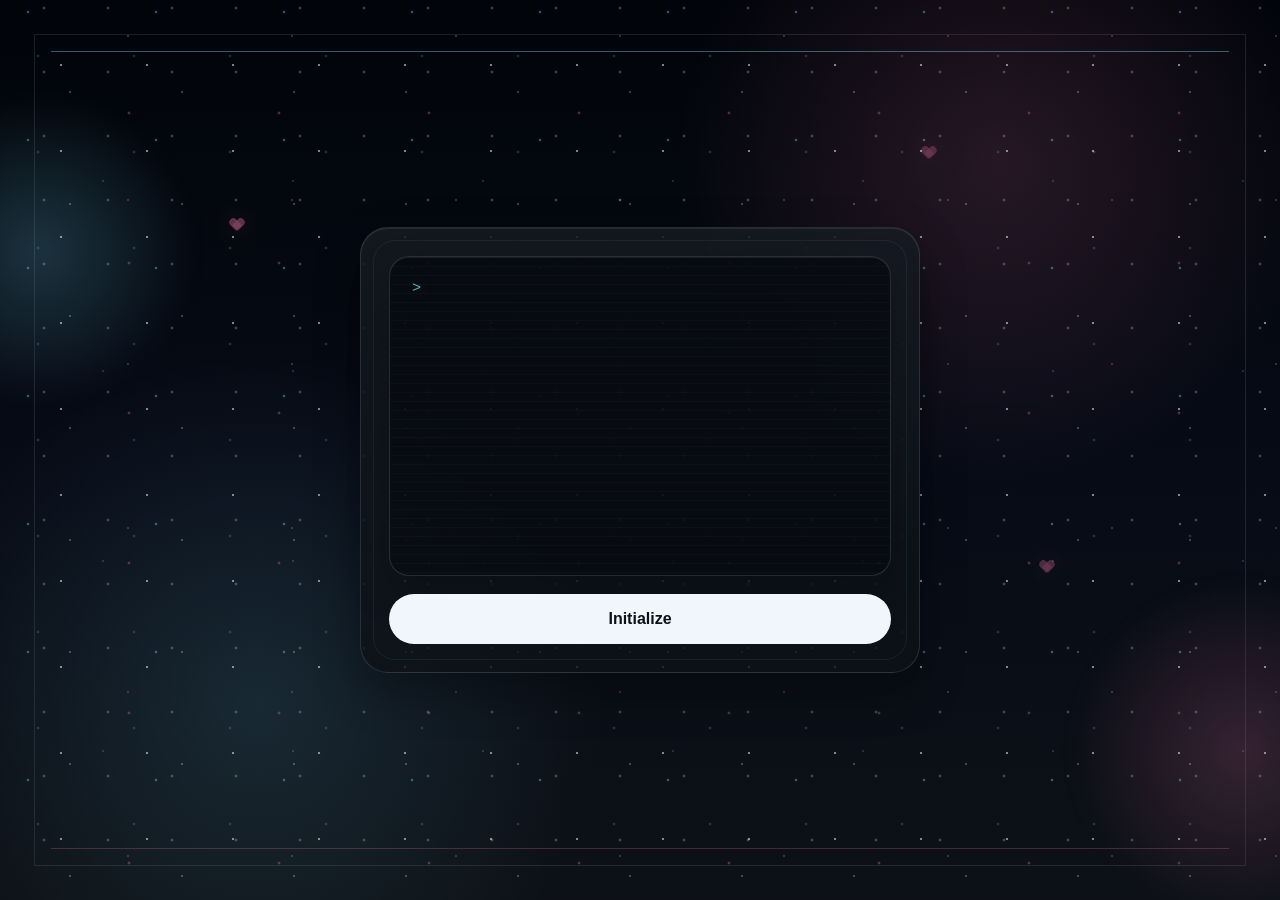
==== commit 05fb3140: "Added and updated frontend" ====
--- a/frontend/index.html
+++ b/frontend/index.html
@@ -19,6 +19,12 @@
           <span class="falling-star falling-star-a"></span>
           <span class="falling-star falling-star-b"></span>
           <span class="falling-star falling-star-c"></span>
+          <span class="falling-star falling-star-d"></span>
+          <span class="falling-star falling-star-e"></span>
+          <span class="falling-star falling-star-f"></span>
+          <span class="love-star love-star-a"></span>
+          <span class="love-star love-star-b"></span>
+          <span class="love-star love-star-c"></span>
         </div>
         <div class="intro-stage">
           <article class="intro-note">
--- a/frontend/styles.css
+++ b/frontend/styles.css
@@ -497,35 +497,37 @@
 .star-field::before {
   background-image:
     radial-gradient(circle, rgba(255, 255, 255, 0.86) 0 1px, transparent 1.6px),
-    radial-gradient(circle, rgba(126, 231, 255, 0.62) 0 1px, transparent 1.7px);
-  background-position: 18px 22px, 92px 76px;
-  background-size: 126px 126px, 184px 184px;
-  opacity: 0.46;
+    radial-gradient(circle, rgba(126, 231, 255, 0.62) 0 1px, transparent 1.7px),
+    radial-gradient(circle, rgba(255, 126, 182, 0.44) 0 1px, transparent 1.6px);
+  background-position: 18px 22px, 92px 76px, 46px 118px;
+  background-size: 86px 86px, 128px 128px, 164px 164px;
+  opacity: 0.58;
 }
 
 .star-field::after {
   background-image:
     radial-gradient(circle, rgba(255, 126, 182, 0.72) 0 1px, transparent 1.8px),
-    radial-gradient(circle, rgba(255, 255, 255, 0.55) 0 1px, transparent 1.6px);
-  background-position: 54px 38px, 126px 148px;
-  background-size: 210px 210px, 156px 156px;
-  opacity: 0.32;
+    radial-gradient(circle, rgba(255, 255, 255, 0.55) 0 1px, transparent 1.6px),
+    radial-gradient(circle, rgba(126, 231, 255, 0.42) 0 1px, transparent 1.6px);
+  background-position: 54px 38px, 126px 148px, 8px 86px;
+  background-size: 150px 150px, 112px 112px, 190px 190px;
+  opacity: 0.42;
   animation: star-drift 18s linear infinite;
 }
 
 .star-layer-a {
   background-image: radial-gradient(circle, rgba(255, 255, 255, 0.64) 0 1px, transparent 1.8px);
-  background-size: 92px 92px;
+  background-size: 64px 64px;
   background-position: 12px 40px;
-  opacity: 0.28;
+  opacity: 0.36;
   animation: sparkle-drift 11s ease-in-out infinite alternate;
 }
 
 .star-layer-b {
   background-image: radial-gradient(circle, rgba(126, 231, 255, 0.52) 0 1px, transparent 1.8px);
-  background-size: 144px 144px;
+  background-size: 96px 96px;
   background-position: 86px 8px;
-  opacity: 0.24;
+  opacity: 0.34;
   animation: sparkle-drift 15s ease-in-out infinite alternate-reverse;
 }
 
@@ -565,7 +567,8 @@
     0 0 26px rgba(255, 126, 182, 0.22);
   opacity: 0;
   transform: rotate(-34deg);
-  animation: falling-star-pass 12s linear infinite;
+  animation: falling-star-pass 24s linear infinite;
+  animation-delay: -7s;
 }
 
 .falling-star::after {
@@ -583,16 +586,96 @@
 
 .falling-star-b {
   width: 64px;
-  animation-delay: 3.5s;
-  animation-duration: 15s;
+  animation-delay: -2s;
+  animation-duration: 29s;
   opacity: 0;
 }
 
 .falling-star-c {
   width: 104px;
-  animation-delay: 7s;
-  animation-duration: 18s;
+  animation-delay: 4s;
+  animation-duration: 34s;
   opacity: 0;
+}
+
+.falling-star-d {
+  top: -18vh;
+  right: 18vw;
+  width: 72px;
+  animation-delay: 9s;
+  animation-duration: 31s;
+  opacity: 0;
+}
+
+.falling-star-e {
+  top: 2vh;
+  right: -16vw;
+  width: 52px;
+  animation-delay: 13s;
+  animation-duration: 37s;
+  opacity: 0;
+}
+
+.falling-star-f {
+  top: -24vh;
+  right: 38vw;
+  width: 92px;
+  animation-delay: 17s;
+  animation-duration: 41s;
+  opacity: 0;
+}
+
+.love-star {
+  position: absolute;
+  width: 14px;
+  height: 14px;
+  opacity: 0.52;
+  filter: drop-shadow(0 0 12px rgba(255, 126, 182, 0.48));
+  animation: love-float 9s ease-in-out infinite alternate;
+}
+
+.love-star::before,
+.love-star::after {
+  content: "";
+  position: absolute;
+  width: 8px;
+  height: 12px;
+  border-radius: 999px 999px 0 0;
+  background: rgba(255, 126, 182, 0.68);
+  transform-origin: 50% 100%;
+}
+
+.love-star::before {
+  left: 5px;
+  transform: rotate(-45deg);
+}
+
+.love-star::after {
+  left: 1px;
+  transform: rotate(45deg);
+}
+
+.love-star-a {
+  left: 18%;
+  top: 24%;
+}
+
+.love-star-b {
+  right: 18%;
+  top: 62%;
+  width: 10px;
+  height: 10px;
+  opacity: 0.4;
+  animation-delay: 2s;
+}
+
+.love-star-c {
+  left: 72%;
+  top: 16%;
+  width: 12px;
+  height: 12px;
+  opacity: 0.36;
+  animation-delay: 4s;
 }
 
 .sprig {
@@ -1383,6 +1466,15 @@
   }
 }
 
+@keyframes love-float {
+  from {
+    transform: translate3d(0, 0, 0) rotate(-4deg) scale(0.9);
+  }
+  to {
+    transform: translate3d(8px, -14px, 0) rotate(6deg) scale(1.08);
+  }
+}
+
 @keyframes sky-open {
   0% {
     opacity: 0;
@@ -1461,6 +1553,7 @@
   .star-field::after,
   .star-layer,
   .falling-star,
+  .love-star,
   .comet {
     animation: none !important;
   }
